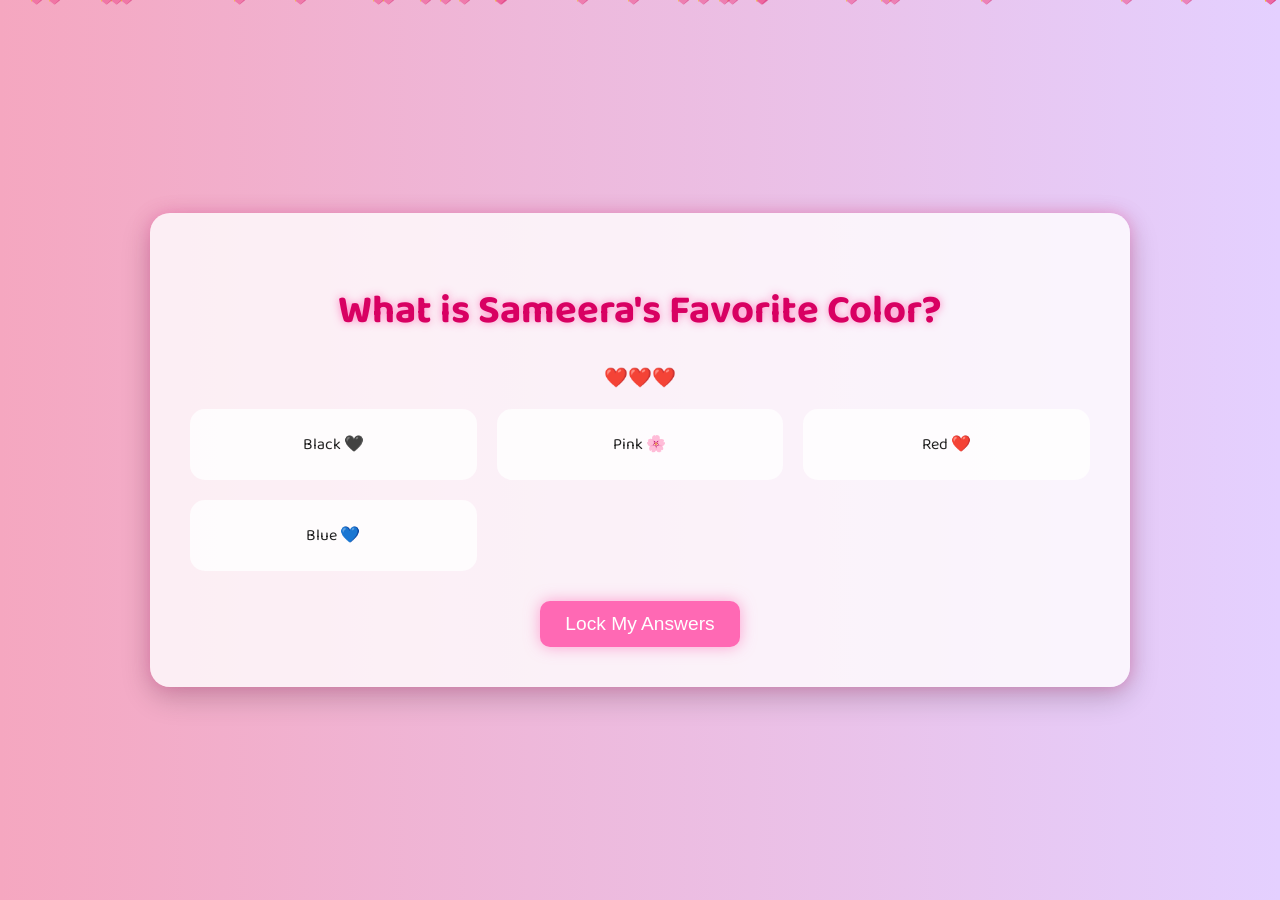
==== quiz1.html @ 25fe3a4d "Add files via upload" ====
<!DOCTYPE html>
<html lang="en">
<head>
  <meta charset="UTF-8">
  <meta name="viewport" content="width=device-width, initial-scale=1.0">
  <title>Quiz 1 - Favorite Color</title>
  <link href="https://fonts.googleapis.com/css2?family=Baloo+2&display=swap" rel="stylesheet">
  <style>
    /* Background Animation */
    body {
      margin: 0;
      padding: 0;
      font-family: 'Baloo 2', cursive;
      background: linear-gradient(to right, #f5a7c0, #e4d0ff);
      animation: movingBackground 10s ease-in-out infinite;
      min-height: 100vh;
      display: flex;
      justify-content: center;
      align-items: center;
      flex-direction: column;
      overflow-x: hidden;
      color: #222;
      scrollbar-width: none;
    }

    /* Hide scrollbar for larger screens (laptop/desktop) */
    @media (min-width: 1024px) {
      body {
        overflow-y: hidden;  /* Hide vertical scrollbar on large screens */
      }
    }

    @keyframes movingBackground {
      0% { background-position: 0% 0%; }
      100% { background-position: 100% 100%; }
    }

    /* Floating Heart Animation */
    .floating-heart {
      position: absolute;
      font-size: 28px;
      animation: pulse 5s infinite, float 6s linear infinite;
      opacity: 0.6;
      top: -30px;
    }

    @keyframes pulse {
      0% { transform: scale(1); opacity: 0.6; }
      50% { transform: scale(1.3); opacity: 0.9; }
      100% { transform: scale(1); opacity: 0.6; }
    }

    @keyframes float {
      0% { transform: translateY(0); opacity: 1; }
      100% { transform: translateY(110vh); opacity: 0; }
    }

    /* Glow Effect for Container */
    .container {
      background-color: rgba(255, 255, 255, 0.8);
      border-radius: 20px;
      box-shadow: 0 10px 30px rgba(0, 0, 0, 0.2), 0 0 15px rgba(255, 105, 180, 0.5);
      padding: 40px;
      max-width: 900px;
      width: 90%;
      text-align: center;
      z-index: 2;
      animation: glowText 2s ease-in-out infinite alternate;
    }

    @keyframes glowText {
      0% { box-shadow: 0 0 10px rgba(255, 105, 180, 0.5); }
      100% { box-shadow: 0 0 25px rgba(255, 105, 180, 0.8); }
    }

    h1 {
      font-size: 2.5em;
      color: #d80062;  /* Romantic pink */
      margin-bottom: 20px;
      text-shadow: 0 0 8px rgba(255, 105, 180, 0.8);
    }

    /* Option Cards Styling */
    .options {
      display: grid;
      grid-template-columns: repeat(auto-fit, minmax(250px, 1fr));
      gap: 20px;
      margin-bottom: 30px;
    }

    .option-card {
      border: 3px solid transparent;
      border-radius: 15px;
      padding: 20px;
      background: rgba(255, 255, 255, 0.8);
      transition: 0.3s;
      cursor: pointer;
    }

    .option-card:hover {
      background: rgba(111, 255, 200, 0.1);
    }

    .option-card.selected {
      border-color: #00acc1;
      background: rgba(111, 255, 200, 0.3);
      transform: scale(1.03);
    }

    button {
      background-color: #FF69B4;  /* Soft pink */
      color: white;
      border: none;
      padding: 12px 25px;
      font-size: 1.2em;
      border-radius: 10px;
      cursor: pointer;
      transition: 0.3s ease-in-out;
      box-shadow: 0 0 15px rgba(255, 105, 180, 0.6);
    }

    button:hover {
      background-color: #FF1493;  /* Darker pink on hover */
      box-shadow: 0 0 25px rgba(255, 105, 180, 0.9);
    }

    /* Heart and Feedback Styling */
    .hearts-left {
      margin-bottom: 15px;
      color: #FF4F4F;
      font-size: 1.2em;
    }

    #feedback {
      font-size: 1.1em;
      color: #333;
    }

    /* Sad GIF Styling */
    #sadGif {
      display: none;
      margin-top: 20px;
      width: 120px;
    }

    /* Fade-out effect for page transition */
    .fade-out {
      opacity: 0;
      pointer-events: none;
    }
  </style>
</head>
<body>

  <!-- Floating Hearts -->
  <script>
    for (let i = 0; i < 30; i++) {
      let heart = document.createElement('div');
      heart.className = 'floating-heart';
      heart.innerText = '💖';
      heart.style.left = Math.random() * 100 + 'vw';
      heart.style.animationDuration = (3 + Math.random() * 4) + 's';
      document.body.appendChild(heart);

      // Randomly change the color of hearts
      setInterval(() => {
        const colors = ['#FF69B4', '#FFD700', '#FF1493', '#FF6347', '#FF00FF'];
        heart.style.color = colors[Math.floor(Math.random() * colors.length)];
      }, 500);
    }
  </script>

  <div class="container">
    <h1>What is Sameera's Favorite Color?</h1>
    <div class="hearts-left" id="lives">❤️❤️❤️</div>
    <div class="options">
      <div class="option-card" onclick="toggleSelect(this)">Black 🖤</div>
      <div class="option-card" onclick="toggleSelect(this)">Pink 🌸</div>
      <div class="option-card" onclick="toggleSelect(this)">Red ❤️</div>
      <div class="option-card" onclick="toggleSelect(this)">Blue 💙</div>
    </div>
    <button onclick="checkAnswer()">Lock My Answers</button>
    <div id="feedback"></div>
    <audio id="sadSound" src="https://cdn.pixabay.com/audio/2022/03/24/audio_bfa7a12dc1.mp3"></audio>
    <audio id="clapSound" src="https://cdn.pixabay.com/audio/2022/03/15/audio_96fa4210bb.mp3"></audio>
    <audio id="wrongAnswerSound" src="Voicy_No.mp3"></audio>
    <audio id="correctAnswerSound" src="clapping_sound.wav"></audio>
    <audio id="backgroundMusic" loop>
      <source src="homepage_lofi_song.mp3" type="audio/mpeg">
      Your browser does not support the audio element.
    </audio>
    <img id="sadGif" src="https://media.tenor.com/oShv6P4LJcEAAAAC/sad-crying.gif" style="display:none; margin-top: 20px; width:120px">
  </div>

  <script>
    // Start background music
    window.onload = function() {
      document.getElementById("backgroundMusic").play();
    };

    let selected = [];
    let hearts = 3;

    function toggleSelect(el) {
      const txt = el.innerText;
      if (el.classList.contains('selected')) {
        el.classList.remove('selected');
        selected = selected.filter(t => t !== txt);
      } else {
        if (selected.length < 2) {
          el.classList.add('selected');
          selected.push(txt);
        }
      }
    }

    function checkAnswer() {
      const correct = ["Pink 🌸", "Red ❤️"];
      const feedback = document.getElementById("feedback");
      const sadGif = document.getElementById("sadGif");
      if (selected.length !== 2) {
        feedback.innerHTML = "❗ Hmm... let's see if we can guess what color makes her heart skip a beat 💖";
        return;
      }

      if (selected.includes(correct[0]) && selected.includes(correct[1])) {
        document.getElementById("correctAnswerSound").play();
        feedback.innerHTML = "🎉 You remember her fav colors!! She’s impressed.";
        setTimeout(() => {
          fadeOutAndRedirect();
        }, 4000);
      } else {
        hearts--;
        document.getElementById("wrongAnswerSound").play();
        document.getElementById("lives").innerText = "❤️".repeat(hearts);
        feedback.innerHTML = "💔 Nope! Wrong guess. Let's try again!";
        sadGif.style.display = 'block';
        selected = [];
        document.querySelectorAll('.option-card').forEach(card => card.classList.remove('selected'));

        if (hearts === 0) {
          feedback.innerHTML = "💀 All hearts gone. But we’ll still move on... she forgives you.";
          setTimeout(() => fadeOutAndRedirect(), 4000);
        }
      }
    }

    // Fade-out and redirect function
    function fadeOutAndRedirect() {
      document.body.classList.add('fade-out');  // Add fade-out class
      setTimeout(() => {
        window.location.href = "quiz2.html";  // Redirect to the next page after the fade-out
      }, 1000); // Wait for 1 second to allow fade-out
    }
  </script>
</body>
</html>
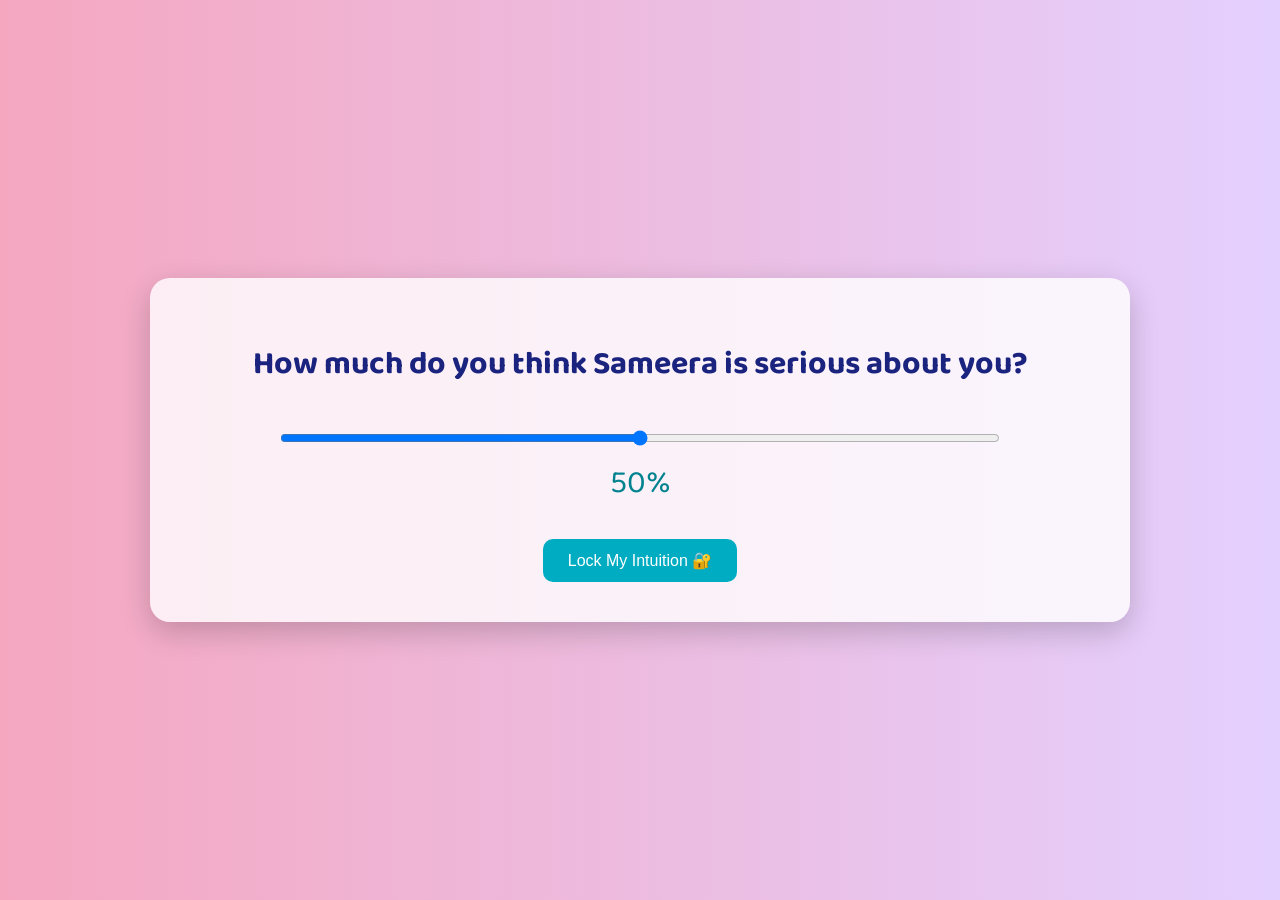
==== commit 1d23c8c3: "Update quiz1.html" ====
--- a/quiz1.html
+++ b/quiz1.html
@@ -1,12 +1,12 @@
+<!-- FILE: quiz2.html (Seriousness Slider - Updated with Google Sheets Integration) -->
 <!DOCTYPE html>
 <html lang="en">
 <head>
   <meta charset="UTF-8">
   <meta name="viewport" content="width=device-width, initial-scale=1.0">
-  <title>Quiz 1 - Favorite Color</title>
+  <title>Quiz 2 - Seriousness Meter</title>
   <link href="https://fonts.googleapis.com/css2?family=Baloo+2&display=swap" rel="stylesheet">
   <style>
-    /* Background Animation */
     body {
       margin: 0;
       padding: 0;
@@ -20,130 +20,61 @@
       flex-direction: column;
       overflow-x: hidden;
       color: #222;
-      scrollbar-width: none;
+      transition: opacity 1s ease-in-out;
     }
-
-    /* Hide scrollbar for larger screens (laptop/desktop) */
-    @media (min-width: 1024px) {
-      body {
-        overflow-y: hidden;  /* Hide vertical scrollbar on large screens */
-      }
-    }
-
-    @keyframes movingBackground {
-      0% { background-position: 0% 0%; }
-      100% { background-position: 100% 100%; }
-    }
-
-    /* Floating Heart Animation */
-    .floating-heart {
+    .heart {
       position: absolute;
-      font-size: 28px;
-      animation: pulse 5s infinite, float 6s linear infinite;
-      opacity: 0.6;
+      font-size: 22px;
+      animation: float 6s linear infinite;
+      opacity: 0.3;
       top: -30px;
     }
-
-    @keyframes pulse {
-      0% { transform: scale(1); opacity: 0.6; }
-      50% { transform: scale(1.3); opacity: 0.9; }
-      100% { transform: scale(1); opacity: 0.6; }
-    }
-
     @keyframes float {
       0% { transform: translateY(0); opacity: 1; }
       100% { transform: translateY(110vh); opacity: 0; }
     }
-
-    /* Glow Effect for Container */
     .container {
       background-color: rgba(255, 255, 255, 0.8);
       border-radius: 20px;
-      box-shadow: 0 10px 30px rgba(0, 0, 0, 0.2), 0 0 15px rgba(255, 105, 180, 0.5);
+      box-shadow: 0 10px 30px rgba(0, 0, 0, 0.2);
       padding: 40px;
       max-width: 900px;
       width: 90%;
       text-align: center;
       z-index: 2;
-      animation: glowText 2s ease-in-out infinite alternate;
     }
-
-    @keyframes glowText {
-      0% { box-shadow: 0 0 10px rgba(255, 105, 180, 0.5); }
-      100% { box-shadow: 0 0 25px rgba(255, 105, 180, 0.8); }
+    h1 {
+      font-size: 2em;
+      color: #1a237e;
+      margin-bottom: 20px;
     }
-
-    h1 {
-      font-size: 2.5em;
-      color: #d80062;  /* Romantic pink */
-      margin-bottom: 20px;
-      text-shadow: 0 0 8px rgba(255, 105, 180, 0.8);
+    .slider-container {
+      display: flex;
+      flex-direction: column;
+      align-items: center;
     }
-
-    /* Option Cards Styling */
-    .options {
-      display: grid;
-      grid-template-columns: repeat(auto-fit, minmax(250px, 1fr));
-      gap: 20px;
-      margin-bottom: 30px;
+    input[type=range] {
+      width: 80%;
+      margin-top: 20px;
     }
-
-    .option-card {
-      border: 3px solid transparent;
-      border-radius: 15px;
-      padding: 20px;
-      background: rgba(255, 255, 255, 0.8);
-      transition: 0.3s;
-      cursor: pointer;
+    #rangeValue {
+      font-size: 2em;
+      color: #00838f;
+      margin-top: 10px;
     }
-
-    .option-card:hover {
-      background: rgba(111, 255, 200, 0.1);
-    }
-
-    .option-card.selected {
-      border-color: #00acc1;
-      background: rgba(111, 255, 200, 0.3);
-      transform: scale(1.03);
-    }
-
     button {
-      background-color: #FF69B4;  /* Soft pink */
+      background-color: #00acc1;
       color: white;
       border: none;
       padding: 12px 25px;
-      font-size: 1.2em;
+      font-size: 1em;
       border-radius: 10px;
       cursor: pointer;
-      transition: 0.3s ease-in-out;
-      box-shadow: 0 0 15px rgba(255, 105, 180, 0.6);
+      margin-top: 30px;
     }
-
     button:hover {
-      background-color: #FF1493;  /* Darker pink on hover */
-      box-shadow: 0 0 25px rgba(255, 105, 180, 0.9);
+      background-color: #00838f;
     }
-
-    /* Heart and Feedback Styling */
-    .hearts-left {
-      margin-bottom: 15px;
-      color: #FF4F4F;
-      font-size: 1.2em;
-    }
-
-    #feedback {
-      font-size: 1.1em;
-      color: #333;
-    }
-
-    /* Sad GIF Styling */
-    #sadGif {
-      display: none;
-      margin-top: 20px;
-      width: 120px;
-    }
-
-    /* Fade-out effect for page transition */
     .fade-out {
       opacity: 0;
       pointer-events: none;
@@ -151,107 +82,76 @@
   </style>
 </head>
 <body>
+  <audio id="backgroundMusic" loop muted>
+    <source src="homepage_lofi_song.mp3" type="audio/mp3">
+    Your browser does not support the audio element.
+  </audio>
 
-  <!-- Floating Hearts -->
   <script>
-    for (let i = 0; i < 30; i++) {
-      let heart = document.createElement('div');
-      heart.className = 'floating-heart';
-      heart.innerText = '💖';
-      heart.style.left = Math.random() * 100 + 'vw';
-      heart.style.animationDuration = (3 + Math.random() * 4) + 's';
-      document.body.appendChild(heart);
+    const SCRIPT_URL = "YOUR_GOOGLE_SCRIPT_URL";
 
-      // Randomly change the color of hearts
-      setInterval(() => {
-        const colors = ['#FF69B4', '#FFD700', '#FF1493', '#FF6347', '#FF00FF'];
-        heart.style.color = colors[Math.floor(Math.random() * colors.length)];
-      }, 500);
-    }
+    document.addEventListener('DOMContentLoaded', function () {
+      for (let i = 0; i < 30; i++) {
+        let heart = document.createElement('div');
+        heart.className = 'heart';
+        heart.innerText = '💙';
+        heart.style.left = Math.random() * 100 + 'vw';
+        heart.style.animationDuration = (3 + Math.random() * 4) + 's';
+        document.body.appendChild(heart);
+      }
+
+      const slider = document.getElementById("slider");
+      const valueLabel = document.getElementById("rangeValue");
+
+      slider.addEventListener("input", () => {
+        valueLabel.innerText = slider.value + "%";
+      });
+
+      document.querySelector("button").addEventListener("click", () => {
+        const score = slider.value;
+        const username = localStorage.getItem("username") || "Unknown";
+        const timestamp = new Date().toLocaleString();
+        const quizNum = "Quiz 2";
+
+        localStorage.setItem("quiz2-seriousness", score);
+
+        fetch(SCRIPT_URL, {
+          method: "POST",
+          body: JSON.stringify({
+            username: username,
+            quiz: quizNum,
+            answer: score + "%",
+            timestamp: timestamp
+          }),
+          headers: {
+            "Content-Type": "application/json"
+          }
+        }).then(res => {
+          document.body.classList.add("fade-out");
+          setTimeout(() => {
+            window.location.href = "quiz3.html";
+          }, 1000);
+        }).catch(err => {
+          alert("Error saving data. Try again later.");
+          console.error(err);
+        });
+      });
+
+      setTimeout(() => {
+        const music = document.getElementById("backgroundMusic");
+        music.muted = false;
+        music.play();
+      }, 200);
+    });
   </script>
 
   <div class="container">
-    <h1>What is Sameera's Favorite Color?</h1>
-    <div class="hearts-left" id="lives">❤️❤️❤️</div>
-    <div class="options">
-      <div class="option-card" onclick="toggleSelect(this)">Black 🖤</div>
-      <div class="option-card" onclick="toggleSelect(this)">Pink 🌸</div>
-      <div class="option-card" onclick="toggleSelect(this)">Red ❤️</div>
-      <div class="option-card" onclick="toggleSelect(this)">Blue 💙</div>
+    <h1>How much do you think Sameera is serious about you?</h1>
+    <div class="slider-container">
+      <input type="range" min="0" max="100" value="50" id="slider">
+      <div id="rangeValue">50%</div>
     </div>
-    <button onclick="checkAnswer()">Lock My Answers</button>
-    <div id="feedback"></div>
-    <audio id="sadSound" src="https://cdn.pixabay.com/audio/2022/03/24/audio_bfa7a12dc1.mp3"></audio>
-    <audio id="clapSound" src="https://cdn.pixabay.com/audio/2022/03/15/audio_96fa4210bb.mp3"></audio>
-    <audio id="wrongAnswerSound" src="Voicy_No.mp3"></audio>
-    <audio id="correctAnswerSound" src="clapping_sound.wav"></audio>
-    <audio id="backgroundMusic" loop>
-      <source src="homepage_lofi_song.mp3" type="audio/mpeg">
-      Your browser does not support the audio element.
-    </audio>
-    <img id="sadGif" src="https://media.tenor.com/oShv6P4LJcEAAAAC/sad-crying.gif" style="display:none; margin-top: 20px; width:120px">
+    <button>Lock My Intuition 🔐</button>
   </div>
-
-  <script>
-    // Start background music
-    window.onload = function() {
-      document.getElementById("backgroundMusic").play();
-    };
-
-    let selected = [];
-    let hearts = 3;
-
-    function toggleSelect(el) {
-      const txt = el.innerText;
-      if (el.classList.contains('selected')) {
-        el.classList.remove('selected');
-        selected = selected.filter(t => t !== txt);
-      } else {
-        if (selected.length < 2) {
-          el.classList.add('selected');
-          selected.push(txt);
-        }
-      }
-    }
-
-    function checkAnswer() {
-      const correct = ["Pink 🌸", "Red ❤️"];
-      const feedback = document.getElementById("feedback");
-      const sadGif = document.getElementById("sadGif");
-      if (selected.length !== 2) {
-        feedback.innerHTML = "❗ Hmm... let's see if we can guess what color makes her heart skip a beat 💖";
-        return;
-      }
-
-      if (selected.includes(correct[0]) && selected.includes(correct[1])) {
-        document.getElementById("correctAnswerSound").play();
-        feedback.innerHTML = "🎉 You remember her fav colors!! She’s impressed.";
-        setTimeout(() => {
-          fadeOutAndRedirect();
-        }, 4000);
-      } else {
-        hearts--;
-        document.getElementById("wrongAnswerSound").play();
-        document.getElementById("lives").innerText = "❤️".repeat(hearts);
-        feedback.innerHTML = "💔 Nope! Wrong guess. Let's try again!";
-        sadGif.style.display = 'block';
-        selected = [];
-        document.querySelectorAll('.option-card').forEach(card => card.classList.remove('selected'));
-
-        if (hearts === 0) {
-          feedback.innerHTML = "💀 All hearts gone. But we’ll still move on... she forgives you.";
-          setTimeout(() => fadeOutAndRedirect(), 4000);
-        }
-      }
-    }
-
-    // Fade-out and redirect function
-    function fadeOutAndRedirect() {
-      document.body.classList.add('fade-out');  // Add fade-out class
-      setTimeout(() => {
-        window.location.href = "quiz2.html";  // Redirect to the next page after the fade-out
-      }, 1000); // Wait for 1 second to allow fade-out
-    }
-  </script>
 </body>
 </html>
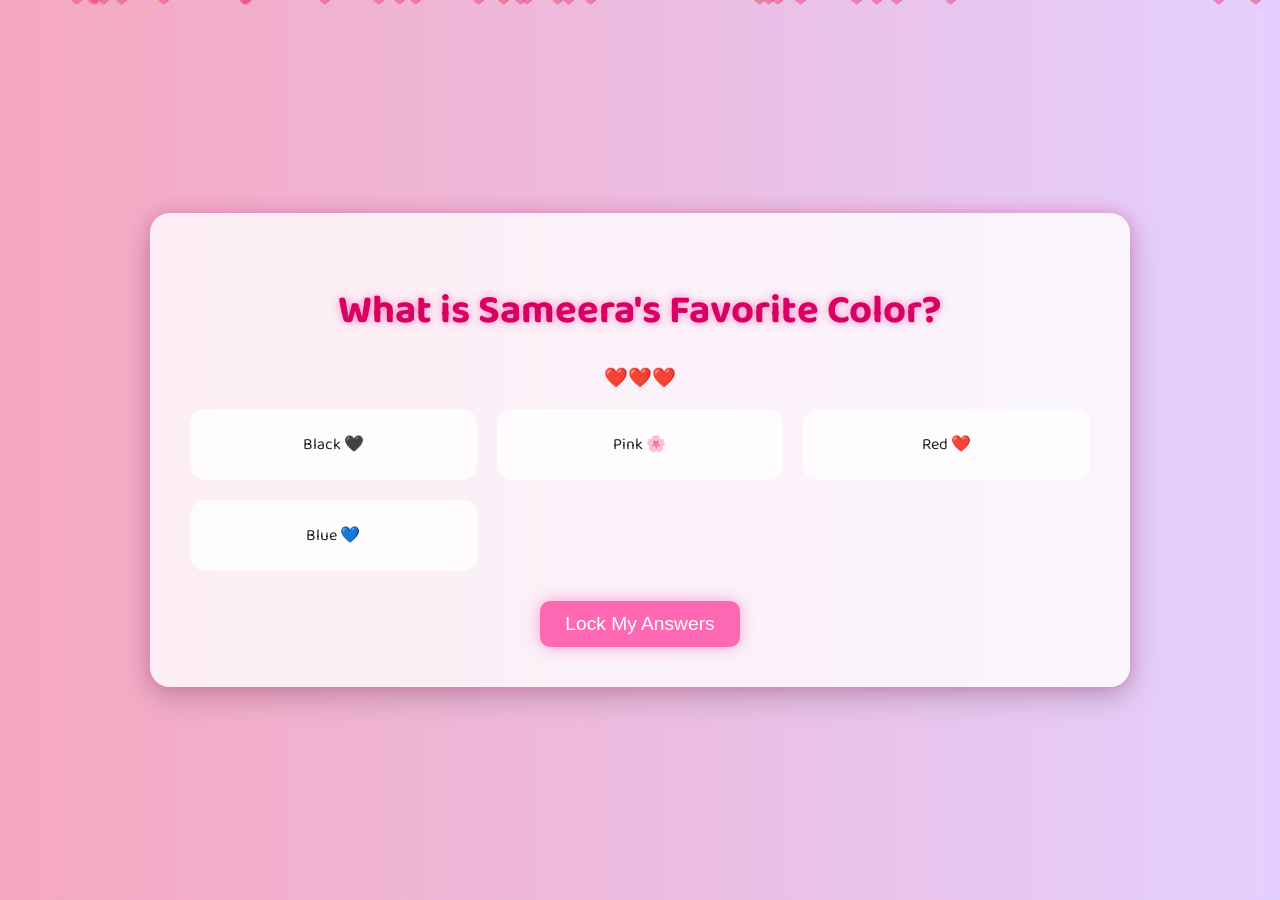
==== commit 308efa0b: "Update quiz1.html" ====
--- a/quiz1.html
+++ b/quiz1.html
@@ -1,12 +1,12 @@
-<!-- FILE: quiz2.html (Seriousness Slider - Updated with Google Sheets Integration) -->
 <!DOCTYPE html>
 <html lang="en">
 <head>
   <meta charset="UTF-8">
   <meta name="viewport" content="width=device-width, initial-scale=1.0">
-  <title>Quiz 2 - Seriousness Meter</title>
+  <title>Quiz 1 - Favorite Color</title>
   <link href="https://fonts.googleapis.com/css2?family=Baloo+2&display=swap" rel="stylesheet">
   <style>
+    /* Background Animation */
     body {
       margin: 0;
       padding: 0;
@@ -20,61 +20,130 @@
       flex-direction: column;
       overflow-x: hidden;
       color: #222;
-      transition: opacity 1s ease-in-out;
-    }
-    .heart {
+      scrollbar-width: none;
+    }
+
+    /* Hide scrollbar for larger screens (laptop/desktop) */
+    @media (min-width: 1024px) {
+      body {
+        overflow-y: hidden;  /* Hide vertical scrollbar on large screens */
+      }
+    }
+
+    @keyframes movingBackground {
+      0% { background-position: 0% 0%; }
+      100% { background-position: 100% 100%; }
+    }
+
+    /* Floating Heart Animation */
+    .floating-heart {
       position: absolute;
-      font-size: 22px;
-      animation: float 6s linear infinite;
-      opacity: 0.3;
+      font-size: 28px;
+      animation: pulse 5s infinite, float 6s linear infinite;
+      opacity: 0.6;
       top: -30px;
     }
+
+    @keyframes pulse {
+      0% { transform: scale(1); opacity: 0.6; }
+      50% { transform: scale(1.3); opacity: 0.9; }
+      100% { transform: scale(1); opacity: 0.6; }
+    }
+
     @keyframes float {
       0% { transform: translateY(0); opacity: 1; }
       100% { transform: translateY(110vh); opacity: 0; }
     }
+
+    /* Glow Effect for Container */
     .container {
       background-color: rgba(255, 255, 255, 0.8);
       border-radius: 20px;
-      box-shadow: 0 10px 30px rgba(0, 0, 0, 0.2);
+      box-shadow: 0 10px 30px rgba(0, 0, 0, 0.2), 0 0 15px rgba(255, 105, 180, 0.5);
       padding: 40px;
       max-width: 900px;
       width: 90%;
       text-align: center;
       z-index: 2;
-    }
+      animation: glowText 2s ease-in-out infinite alternate;
+    }
+
+    @keyframes glowText {
+      0% { box-shadow: 0 0 10px rgba(255, 105, 180, 0.5); }
+      100% { box-shadow: 0 0 25px rgba(255, 105, 180, 0.8); }
+    }
+
     h1 {
-      font-size: 2em;
-      color: #1a237e;
+      font-size: 2.5em;
+      color: #d80062;  /* Romantic pink */
       margin-bottom: 20px;
-    }
-    .slider-container {
-      display: flex;
-      flex-direction: column;
-      align-items: center;
-    }
-    input[type=range] {
-      width: 80%;
-      margin-top: 20px;
-    }
-    #rangeValue {
-      font-size: 2em;
-      color: #00838f;
-      margin-top: 10px;
-    }
+      text-shadow: 0 0 8px rgba(255, 105, 180, 0.8);
+    }
+
+    /* Option Cards Styling */
+    .options {
+      display: grid;
+      grid-template-columns: repeat(auto-fit, minmax(250px, 1fr));
+      gap: 20px;
+      margin-bottom: 30px;
+    }
+
+    .option-card {
+      border: 3px solid transparent;
+      border-radius: 15px;
+      padding: 20px;
+      background: rgba(255, 255, 255, 0.8);
+      transition: 0.3s;
+      cursor: pointer;
+    }
+
+    .option-card:hover {
+      background: rgba(111, 255, 200, 0.1);
+    }
+
+    .option-card.selected {
+      border-color: #00acc1;
+      background: rgba(111, 255, 200, 0.3);
+      transform: scale(1.03);
+    }
+
     button {
-      background-color: #00acc1;
+      background-color: #FF69B4;  /* Soft pink */
       color: white;
       border: none;
       padding: 12px 25px;
-      font-size: 1em;
+      font-size: 1.2em;
       border-radius: 10px;
       cursor: pointer;
-      margin-top: 30px;
-    }
+      transition: 0.3s ease-in-out;
+      box-shadow: 0 0 15px rgba(255, 105, 180, 0.6);
+    }
+
     button:hover {
-      background-color: #00838f;
-    }
+      background-color: #FF1493;  /* Darker pink on hover */
+      box-shadow: 0 0 25px rgba(255, 105, 180, 0.9);
+    }
+
+    /* Heart and Feedback Styling */
+    .hearts-left {
+      margin-bottom: 15px;
+      color: #FF4F4F;
+      font-size: 1.2em;
+    }
+
+    #feedback {
+      font-size: 1.1em;
+      color: #333;
+    }
+
+    /* Sad GIF Styling */
+    #sadGif {
+      display: none;
+      margin-top: 20px;
+      width: 120px;
+    }
+
+    /* Fade-out effect for page transition */
     .fade-out {
       opacity: 0;
       pointer-events: none;
@@ -82,76 +151,107 @@
   </style>
 </head>
 <body>
-  <audio id="backgroundMusic" loop muted>
-    <source src="homepage_lofi_song.mp3" type="audio/mp3">
-    Your browser does not support the audio element.
-  </audio>
-
+
+  <!-- Floating Hearts -->
   <script>
-    const SCRIPT_URL = "YOUR_GOOGLE_SCRIPT_URL";
-
-    document.addEventListener('DOMContentLoaded', function () {
-      for (let i = 0; i < 30; i++) {
-        let heart = document.createElement('div');
-        heart.className = 'heart';
-        heart.innerText = '💙';
-        heart.style.left = Math.random() * 100 + 'vw';
-        heart.style.animationDuration = (3 + Math.random() * 4) + 's';
-        document.body.appendChild(heart);
-      }
-
-      const slider = document.getElementById("slider");
-      const valueLabel = document.getElementById("rangeValue");
-
-      slider.addEventListener("input", () => {
-        valueLabel.innerText = slider.value + "%";
-      });
-
-      document.querySelector("button").addEventListener("click", () => {
-        const score = slider.value;
-        const username = localStorage.getItem("username") || "Unknown";
-        const timestamp = new Date().toLocaleString();
-        const quizNum = "Quiz 2";
-
-        localStorage.setItem("quiz2-seriousness", score);
-
-        fetch(SCRIPT_URL, {
-          method: "POST",
-          body: JSON.stringify({
-            username: username,
-            quiz: quizNum,
-            answer: score + "%",
-            timestamp: timestamp
-          }),
-          headers: {
-            "Content-Type": "application/json"
-          }
-        }).then(res => {
-          document.body.classList.add("fade-out");
-          setTimeout(() => {
-            window.location.href = "quiz3.html";
-          }, 1000);
-        }).catch(err => {
-          alert("Error saving data. Try again later.");
-          console.error(err);
-        });
-      });
-
+    for (let i = 0; i < 30; i++) {
+      let heart = document.createElement('div');
+      heart.className = 'floating-heart';
+      heart.innerText = '💖';
+      heart.style.left = Math.random() * 100 + 'vw';
+      heart.style.animationDuration = (3 + Math.random() * 4) + 's';
+      document.body.appendChild(heart);
+
+      // Randomly change the color of hearts
+      setInterval(() => {
+        const colors = ['#FF69B4', '#FFD700', '#FF1493', '#FF6347', '#FF00FF'];
+        heart.style.color = colors[Math.floor(Math.random() * colors.length)];
+      }, 500);
+    }
+  </script>
+
+  <div class="container">
+    <h1>What is Sameera's Favorite Color?</h1>
+    <div class="hearts-left" id="lives">❤️❤️❤️</div>
+    <div class="options">
+      <div class="option-card" onclick="toggleSelect(this)">Black 🖤</div>
+      <div class="option-card" onclick="toggleSelect(this)">Pink 🌸</div>
+      <div class="option-card" onclick="toggleSelect(this)">Red ❤️</div>
+      <div class="option-card" onclick="toggleSelect(this)">Blue 💙</div>
+    </div>
+    <button onclick="checkAnswer()">Lock My Answers</button>
+    <div id="feedback"></div>
+    <audio id="sadSound" src="https://cdn.pixabay.com/audio/2022/03/24/audio_bfa7a12dc1.mp3"></audio>
+    <audio id="clapSound" src="https://cdn.pixabay.com/audio/2022/03/15/audio_96fa4210bb.mp3"></audio>
+    <audio id="wrongAnswerSound" src="Voicy_No.mp3"></audio>
+    <audio id="correctAnswerSound" src="clapping_sound.wav"></audio>
+    <audio id="backgroundMusic" loop>
+      <source src="homepage_lofi_song.mp3" type="audio/mpeg">
+      Your browser does not support the audio element.
+    </audio>
+    <img id="sadGif" src="https://media.tenor.com/oShv6P4LJcEAAAAC/sad-crying.gif" style="display:none; margin-top: 20px; width:120px">
+  </div>
+
+  <script>
+    // Start background music
+    window.onload = function() {
+      document.getElementById("backgroundMusic").play();
+    };
+
+    let selected = [];
+    let hearts = 3;
+
+    function toggleSelect(el) {
+      const txt = el.innerText;
+      if (el.classList.contains('selected')) {
+        el.classList.remove('selected');
+        selected = selected.filter(t => t !== txt);
+      } else {
+        if (selected.length < 2) {
+          el.classList.add('selected');
+          selected.push(txt);
+        }
+      }
+    }
+
+    function checkAnswer() {
+      const correct = ["Pink 🌸", "Red ❤️"];
+      const feedback = document.getElementById("feedback");
+      const sadGif = document.getElementById("sadGif");
+      if (selected.length !== 2) {
+        feedback.innerHTML = "❗ Hmm... let's see if we can guess what color makes her heart skip a beat 💖";
+        return;
+      }
+
+      if (selected.includes(correct[0]) && selected.includes(correct[1])) {
+        document.getElementById("correctAnswerSound").play();
+        feedback.innerHTML = "🎉 You remember her fav colors!! She’s impressed.";
+        setTimeout(() => {
+          fadeOutAndRedirect();
+        }, 4000);
+      } else {
+        hearts--;
+        document.getElementById("wrongAnswerSound").play();
+        document.getElementById("lives").innerText = "❤️".repeat(hearts);
+        feedback.innerHTML = "💔 Nope! Wrong guess. Let's try again!";
+        sadGif.style.display = 'block';
+        selected = [];
+        document.querySelectorAll('.option-card').forEach(card => card.classList.remove('selected'));
+
+        if (hearts === 0) {
+          feedback.innerHTML = "💀 All hearts gone. But we’ll still move on... she forgives you.";
+          setTimeout(() => fadeOutAndRedirect(), 4000);
+        }
+      }
+    }
+
+    // Fade-out and redirect function
+    function fadeOutAndRedirect() {
+      document.body.classList.add('fade-out');  // Add fade-out class
       setTimeout(() => {
-        const music = document.getElementById("backgroundMusic");
-        music.muted = false;
-        music.play();
-      }, 200);
-    });
+        window.location.href = "quiz2.html";  // Redirect to the next page after the fade-out
+      }, 1000); // Wait for 1 second to allow fade-out
+    }
   </script>
-
-  <div class="container">
-    <h1>How much do you think Sameera is serious about you?</h1>
-    <div class="slider-container">
-      <input type="range" min="0" max="100" value="50" id="slider">
-      <div id="rangeValue">50%</div>
-    </div>
-    <button>Lock My Intuition 🔐</button>
-  </div>
 </body>
 </html>
